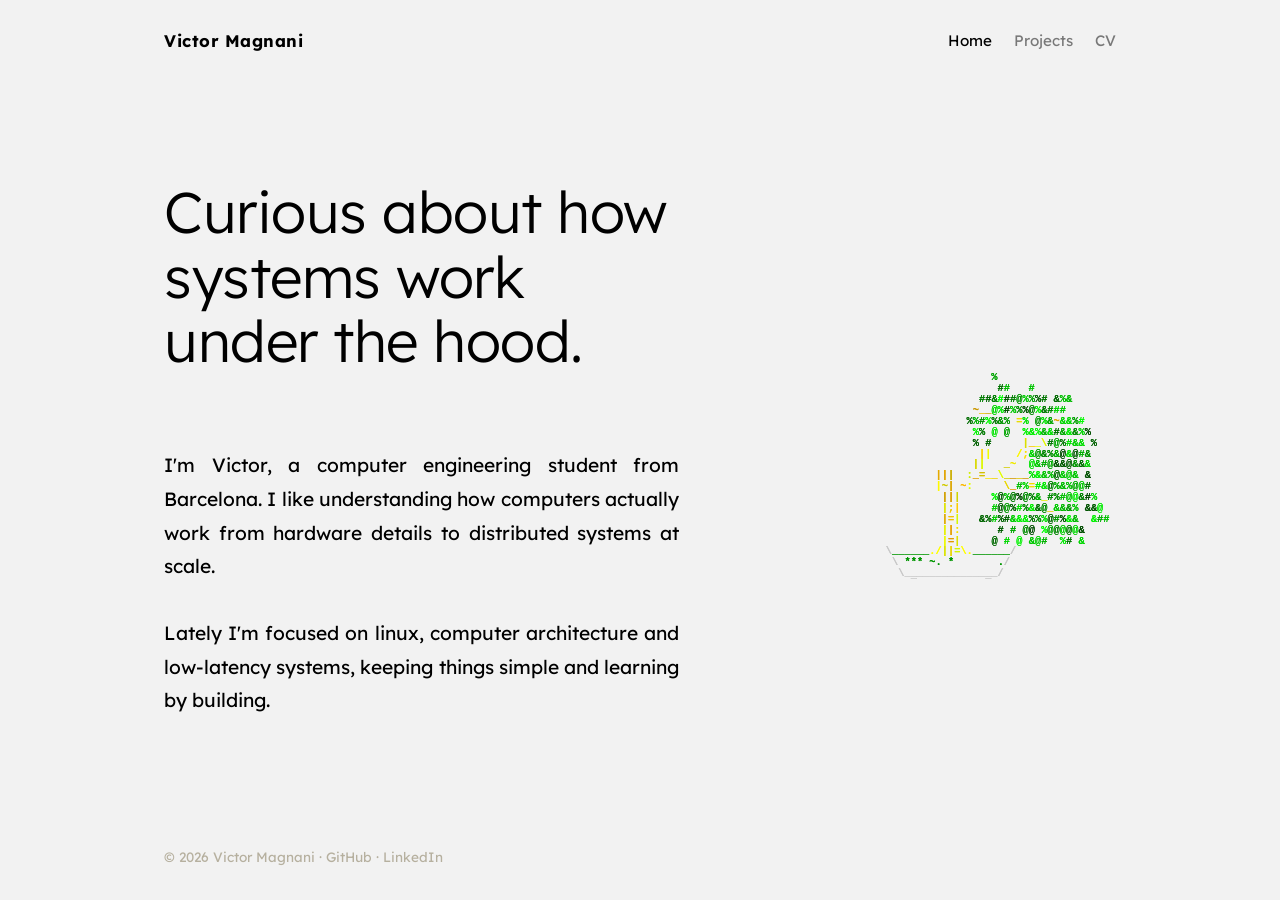
==== index.html @ 08637005 "Initial commit: personal static website" ====
<!DOCTYPE html>
<html lang="en">
  <head>
    <meta charset="UTF-8">
    <meta name="viewport" content="width=device-width, initial-scale=1.0">
    <link rel="stylesheet" type="text/css" href="styles.css">
    <link rel="preconnect" href="https://fonts.googleapis.com">
    <link rel="preconnect" href="https://fonts.gstatic.com" crossorigin>
    <link href="https://fonts.googleapis.com/css2?family=Archivo+Black&family=Lexend+Deca:wght@100..900&display=swap" rel="stylesheet">
    <title>Victor Magnani</title>
  </head>
  <body>
    <div class="page">
      <header class="site-header container">
        <a href="index.html" class="brand">Victor Magnani</a>
        <nav class="site-nav">
          <a href="index.html" class="active">Home</a>
          <a href="projects.html">Projects</a>
          <a href="cv.html">CV</a>
        </nav>
      </header>

      <main class="hero container">
        <div class="hero-content">
          <h1 class="hero-title">Curious about how systems work under the hood.</h1>
          <p class="hero-text">
            I'm Victor, a computer engineering student from Barcelona. I like understanding 
            how computers actually work from hardware details to distributed systems at scale. 
            <br></br>
            Lately I'm focused on linux, computer architecture and low-latency systems, 
            keeping things simple and learning by building.
          </p>
        </div>
        <div class="bonsai-wrap" aria-hidden="true">
          <pre id="bonsai" class="bonsai"></pre>
        </div>
      </main>

      <footer class="site-footer container">
        © 2026 Victor Magnani ·
        <a href="https://github.com/Ardet696/" target="_blank">GitHub</a> ·
        <a href="https://www.linkedin.com/in/victormagnani/" target="_blank">LinkedIn</a>
      </footer>
    </div>

    <script src="bonsai_snapshots.js"></script>
    <script src="bonsai.js"></script>
    <script data-goatcounter="https://ardet696.goatcounter.com/count"
            async src="//gc.zgo.at/count.js"></script>
  </body>
</html>
---- styles.css ----
:root {
  --bg: #F2F2F2;
  --surface: #EAE4D5;
  --muted: #B6B09F;
  --ink: #000000;

  --max-width: 1080px;
  --gutter: clamp(1.25rem, 5vw, 4rem);
  --radius: 10px;
}

* {
  box-sizing: border-box;
}
html,
body {
  height: 100%;
}
body {
  margin: 0;
  padding: 0;
  font-family: "Lexend Deca", sans-serif;
  background-color: var(--bg);
  color: var(--ink);
  line-height: 1.6;
  -webkit-font-smoothing: antialiased;
}
a {
  color: var(--ink);
  text-decoration: none;
}

.container {
  width: 100%;
  max-width: var(--max-width);
  margin: 0 auto;
  padding-left: var(--gutter);
  padding-right: var(--gutter);
}
.page {
  display: flex;
  flex-direction: column;
  min-height: 100vh;
}

.site-header {
  display: flex;
  flex-wrap: wrap;
  align-items: center;
  gap: 12px 28px;
  padding-top: 28px;
  padding-bottom: 28px;
}
.brand {
  font-weight: 700;
  font-size: 1.05em;
  letter-spacing: 0.5px;
  margin-right: auto;
}
.site-nav {
  display: flex;
  flex-wrap: wrap;
  gap: 22px;
  font-size: 0.95em;
}
.site-nav a {
  opacity: 0.5;
  transition: opacity 0.25s ease;
}
.site-nav a:hover,
.site-nav a.active {
  opacity: 1;
}

/* ---------- Footer ---------- */
.site-footer {
  padding-top: 32px;
  padding-bottom: 32px;
  font-size: 0.85em;
  color: var(--muted);
}
.site-footer a {
  color: var(--muted);
  transition: color 0.25s ease;
}
.site-footer a:hover {
  color: var(--ink);
}

.hero {
  flex: 1 1 auto;
  display: flex;
  align-items: center;
  gap: clamp(2rem, 5vw, 4rem);
  padding-top: clamp(2rem, 8vh, 6rem);
  padding-bottom: clamp(2rem, 8vh, 6rem);
}
.hero-content {
  flex: 1 1 58%;
  display: flex;
  flex-direction: column;
  gap: clamp(2rem, 6vw, 5rem);
}
.bonsai-wrap {
  flex: 0 1 42%;
  max-width: 440px;
  align-self: center;
}
.bonsai {
  display: block;
  width: 100%;
  margin: 0;
  overflow: hidden;
  user-select: none;
  text-shadow: 0 0 0.6px currentColor;
}
@media (max-width: 820px) {
  .hero {
    flex-direction: column;
    align-items: stretch;
  }
  .bonsai-wrap {
    order: -1;
    flex: none;
    max-width: 360px;
    align-self: center;
  }
}
.hero-title {
  font-weight: 300;
  font-size: clamp(2rem, 6vw, 3.6em);
  line-height: 1.12;
  letter-spacing: -0.5px;
  margin: 0;
  max-width: 16ch;
}
.hero-text {
  margin: 0;
  max-width: 56ch;
  font-size: clamp(1rem, 2.4vw, 1.2em);
  line-height: 1.75;
  color: var(--ink);
  text-align: justify;
}

.page-main {
  flex: 1 1 auto;
}
.page-title {
  font-family: "Archivo Black", sans-serif;
  font-size: clamp(1.6rem, 4vw, 2.2em);
  letter-spacing: 0.5px;
  margin: clamp(1.5rem, 5vh, 3rem) 0 6px;
}
.page-intro {
  margin: 0 0 clamp(1.5rem, 5vh, 2.5rem);
  max-width: 56ch;
  color: var(--muted);
}

@media (max-width: 520px) {
  .site-header {
    padding-top: 22px;
    padding-bottom: 22px;
  }
  .site-nav {
    gap: 16px;
  }
  .hero-text {
    text-align: left;
  }
}
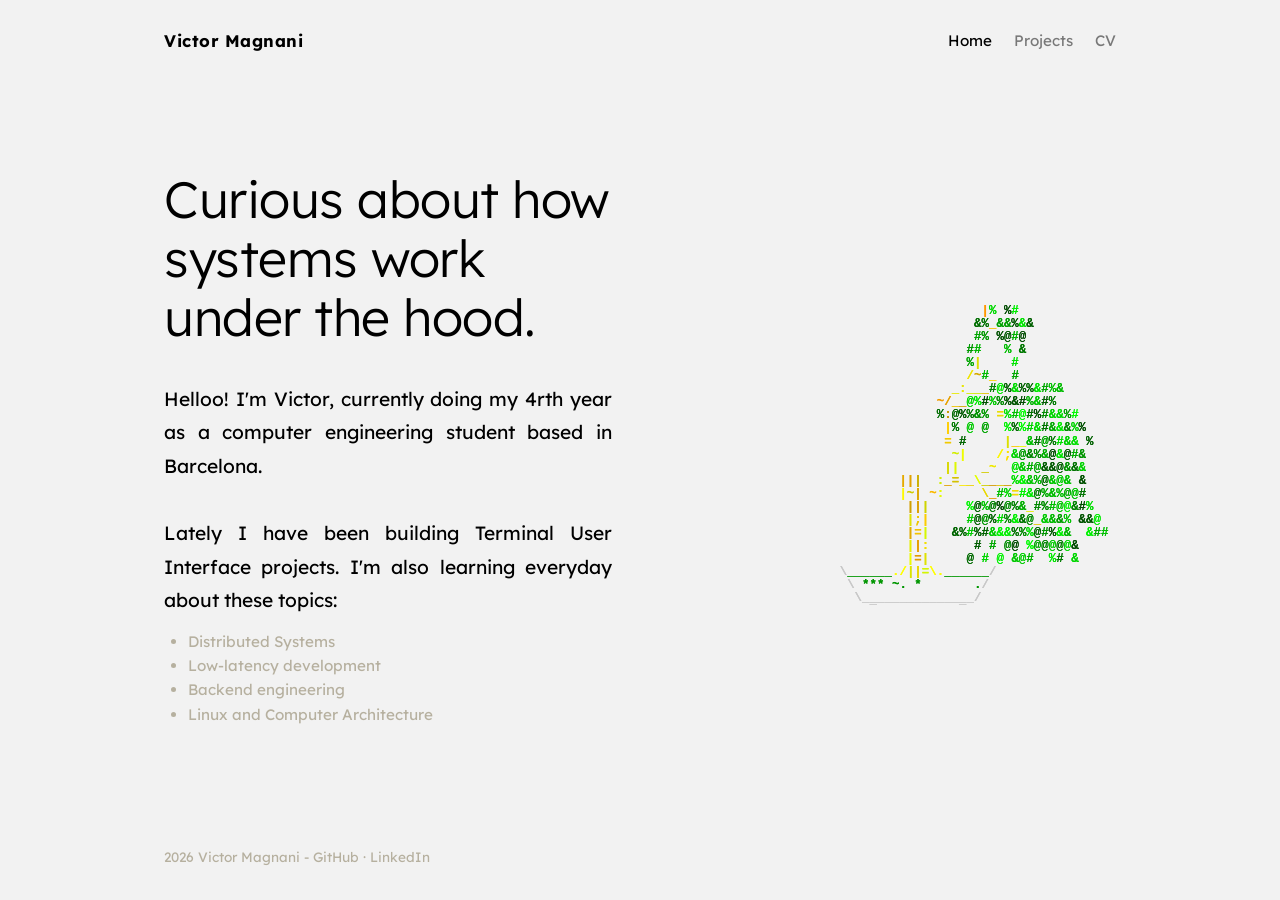
==== commit d4f84f94: "refactoring index" ====
--- a/index.html
+++ b/index.html
@@ -23,13 +23,19 @@
       <main class="hero container">
         <div class="hero-content">
           <h1 class="hero-title">Curious about how systems work under the hood.</h1>
-          <p class="hero-text">
-            I'm Victor, a computer engineering student from Barcelona. I like understanding 
-            how computers actually work from hardware details to distributed systems at scale. 
-            <br></br>
-            Lately I'm focused on linux, computer architecture and low-latency systems, 
-            keeping things simple and learning by building.
-          </p>
+          <div class="hero-description">
+            <p class="hero-text">
+              Helloo! I'm Victor, currently doing my 4rth year as a computer engineering student based in Barcelona.
+              <br></br>
+              Lately I have been building Terminal User Interface projects. I'm also learning everyday about these topics:
+            </p>
+            <ul class="hero-list">
+              <li>Distributed Systems</li>
+              <li>Low-latency development</li>
+              <li>Backend engineering</li>
+              <li>Linux and Computer Architecture</li>
+            </ul>
+          </div>
         </div>
         <div class="bonsai-wrap" aria-hidden="true">
           <pre id="bonsai" class="bonsai"></pre>
@@ -37,7 +43,7 @@
       </main>
 
       <footer class="site-footer container">
-        © 2026 Victor Magnani ·
+         2026 Victor Magnani -
         <a href="https://github.com/Ardet696/" target="_blank">GitHub</a> ·
         <a href="https://www.linkedin.com/in/victormagnani/" target="_blank">LinkedIn</a>
       </footer>
--- a/styles.css
+++ b/styles.css
@@ -72,7 +72,6 @@
   opacity: 1;
 }
 
-/* ---------- Footer ---------- */
 .site-footer {
   padding-top: 32px;
   padding-bottom: 32px;
@@ -91,19 +90,19 @@
   flex: 1 1 auto;
   display: flex;
   align-items: center;
-  gap: clamp(2rem, 5vw, 4rem);
-  padding-top: clamp(2rem, 8vh, 6rem);
-  padding-bottom: clamp(2rem, 8vh, 6rem);
+  gap: clamp(1.5rem, 5vw, 3.5rem);
+  padding-top: clamp(1.25rem, 6vh, 3.5rem);
+  padding-bottom: clamp(1.25rem, 6vh, 3.5rem);
 }
 .hero-content {
-  flex: 1 1 58%;
+  flex: 1 1 50%;
   display: flex;
   flex-direction: column;
-  gap: clamp(2rem, 6vw, 5rem);
+  gap: clamp(1.25rem, 4vh, 2.5rem);
 }
 .bonsai-wrap {
-  flex: 0 1 42%;
-  max-width: 440px;
+  flex: 1 1 50%;
+  max-width: 560px;
   align-self: center;
 }
 .bonsai {
@@ -128,11 +127,11 @@
 }
 .hero-title {
   font-weight: 300;
-  font-size: clamp(2rem, 6vw, 3.6em);
-  line-height: 1.12;
+  font-size: clamp(1.8rem, 4.2vw, 3.2em);
+  line-height: 1.15;
   letter-spacing: -0.5px;
   margin: 0;
-  max-width: 16ch;
+  max-width: 22ch;
 }
 .hero-text {
   margin: 0;
@@ -142,7 +141,20 @@
   color: var(--ink);
   text-align: justify;
 }
+.hero-description {
+  display: flex;
+  flex-direction: column;
+  gap: 0.75rem;
+}
 
+.hero-list {
+  margin: 0;
+  padding-left: 1.5rem;
+  max-width: 56ch;
+  font-size: clamp(0.85rem, 1.8vw, 0.95em);
+  line-height: 1.6;
+  color: var(--muted);
+}
 .page-main {
   flex: 1 1 auto;
 }
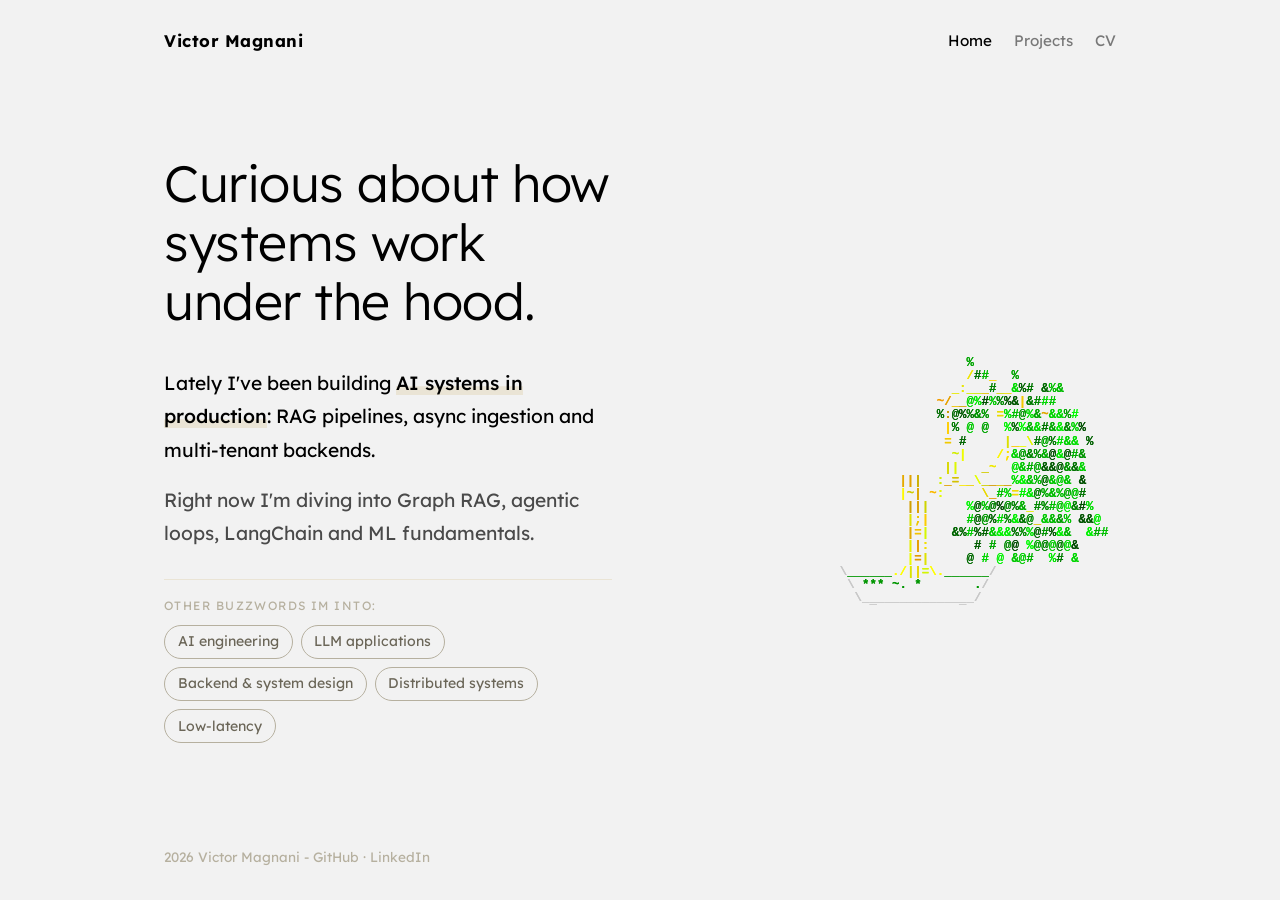
==== commit ba2f81c5: "(feat): rebrand profile toward ai engineering and restyle hero" ====
--- a/index.html
+++ b/index.html
@@ -25,16 +25,21 @@
           <h1 class="hero-title">Curious about how systems work under the hood.</h1>
           <div class="hero-description">
             <p class="hero-text">
-              Helloo! I'm Victor, currently doing my 4rth year as a computer engineering student based in Barcelona.
-              <br></br>
-              Lately I have been building Terminal User Interface projects. I'm also learning everyday about these topics:
+              Lately I've been building <strong>AI systems in production</strong>: RAG pipelines, async ingestion and multi-tenant backends.
             </p>
-            <ul class="hero-list">
-              <li>Distributed Systems</li>
-              <li>Low-latency development</li>
-              <li>Backend engineering</li>
-              <li>Linux and Computer Architecture</li>
-            </ul>
+            <p class="hero-text hero-text--soft">
+              Right now I'm diving into Graph RAG, agentic loops, LangChain and ML fundamentals.
+            </p>
+            <div class="hero-tags">
+              <span class="hero-label">Other buzzwords im into:</span>
+              <ul class="hero-list">
+                <li>AI engineering</li>
+                <li>LLM applications</li>
+                <li>Backend &amp; system design</li>
+                <li>Distributed systems</li>
+                <li>Low-latency</li>
+              </ul>
+            </div>
           </div>
         </div>
         <div class="bonsai-wrap" aria-hidden="true">
--- a/styles.css
+++ b/styles.css
@@ -139,21 +139,54 @@
   font-size: clamp(1rem, 2.4vw, 1.2em);
   line-height: 1.75;
   color: var(--ink);
-  text-align: justify;
+}
+.hero-text strong {
+  font-weight: 500;
+  box-shadow: inset 0 -0.45em 0 var(--surface);
+}
+.hero-text--soft {
+  color: #4a4a4a;
 }
 .hero-description {
   display: flex;
   flex-direction: column;
-  gap: 0.75rem;
-}
-
+  gap: 1rem;
+}
+
+.hero-tags {
+  margin-top: 0.75rem;
+  padding-top: 1rem;
+  border-top: 1px solid var(--surface);
+  max-width: 56ch;
+}
+.hero-label {
+  display: block;
+  margin-bottom: 0.6rem;
+  font-size: 0.75rem;
+  letter-spacing: 0.12em;
+  text-transform: uppercase;
+  color: var(--muted);
+}
 .hero-list {
-  margin: 0;
-  padding-left: 1.5rem;
-  max-width: 56ch;
-  font-size: clamp(0.85rem, 1.8vw, 0.95em);
-  line-height: 1.6;
-  color: var(--muted);
+  display: flex;
+  flex-wrap: wrap;
+  gap: 0.5rem;
+  margin: 0;
+  padding: 0;
+  list-style: none;
+}
+.hero-list li {
+  padding: 0.3rem 0.8rem;
+  border: 1px solid var(--muted);
+  border-radius: 999px;
+  font-size: clamp(0.8rem, 1.6vw, 0.88rem);
+  color: #6b6658;
+  transition: background-color 0.2s, color 0.2s, border-color 0.2s;
+}
+.hero-list li:hover {
+  background-color: var(--ink);
+  border-color: var(--ink);
+  color: var(--bg);
 }
 .page-main {
   flex: 1 1 auto;
@@ -178,7 +211,4 @@
   .site-nav {
     gap: 16px;
   }
-  .hero-text {
-    text-align: left;
-  }
-}
+}
